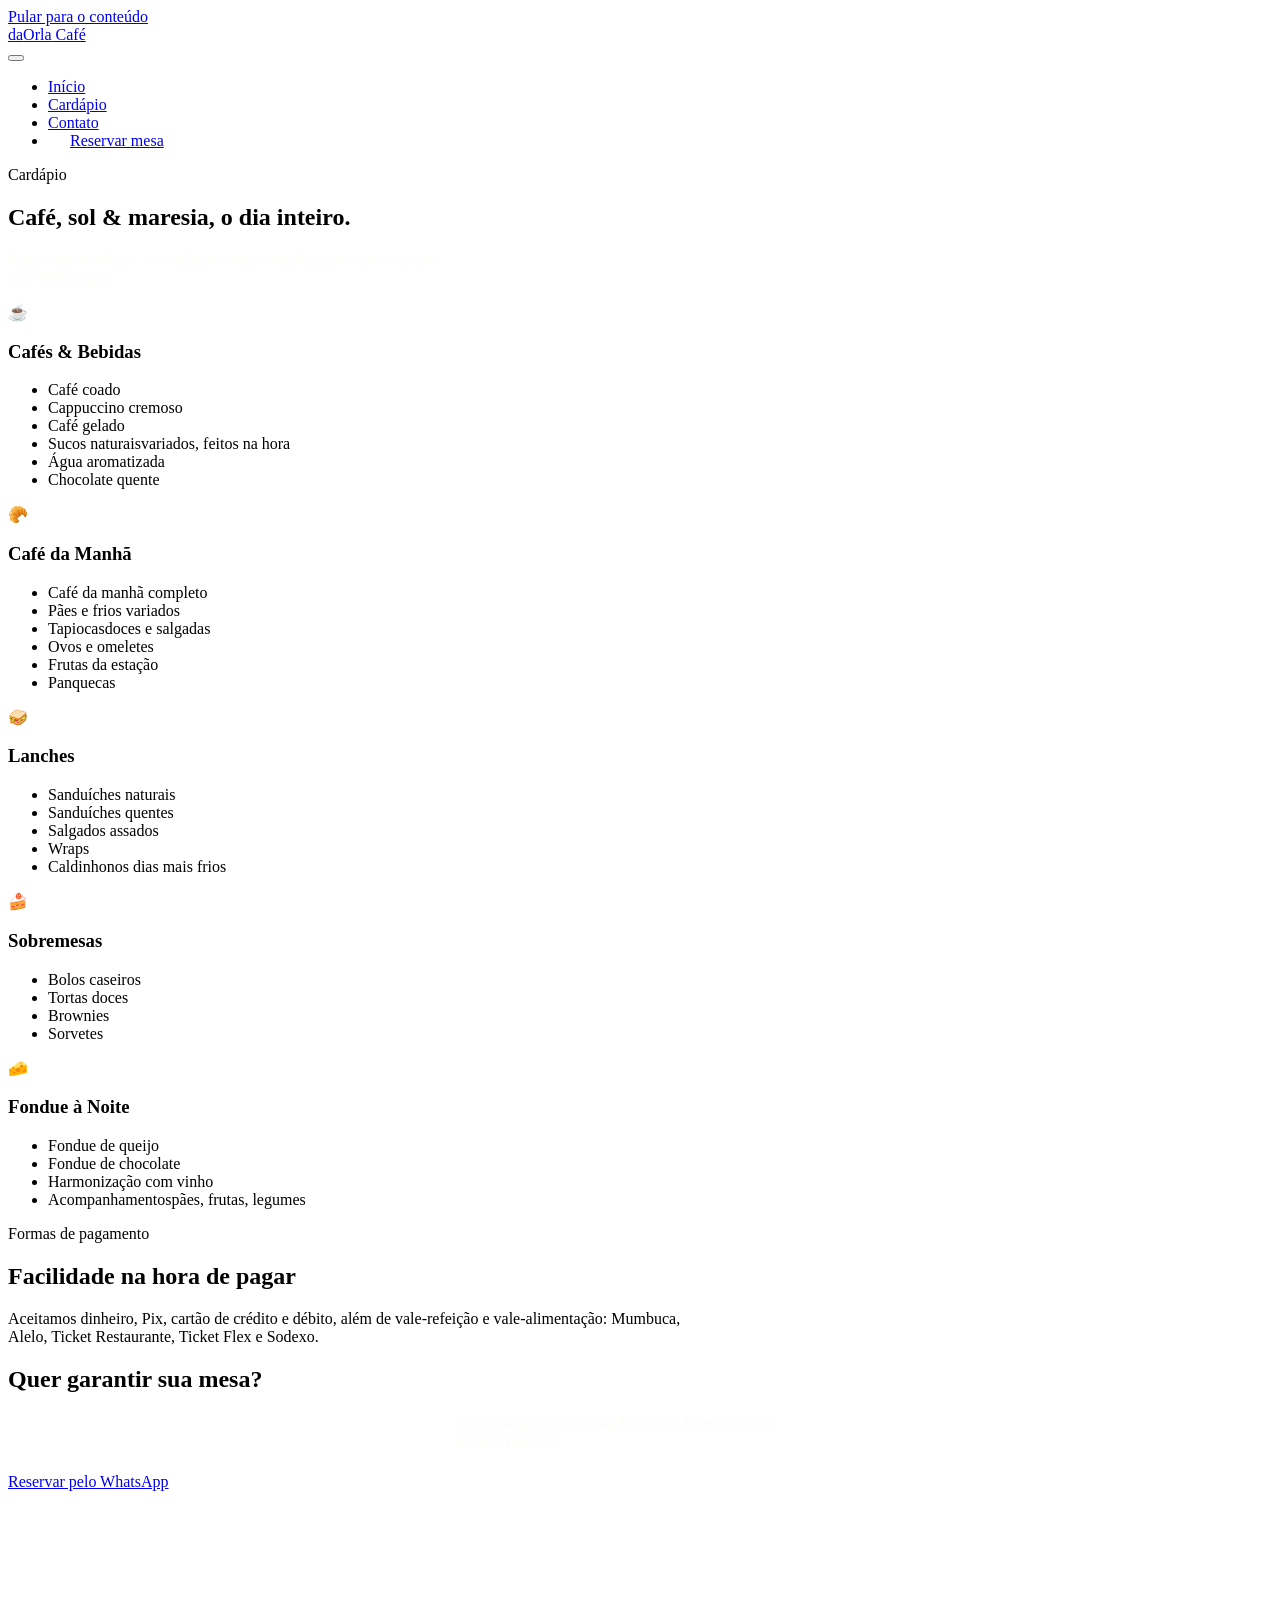
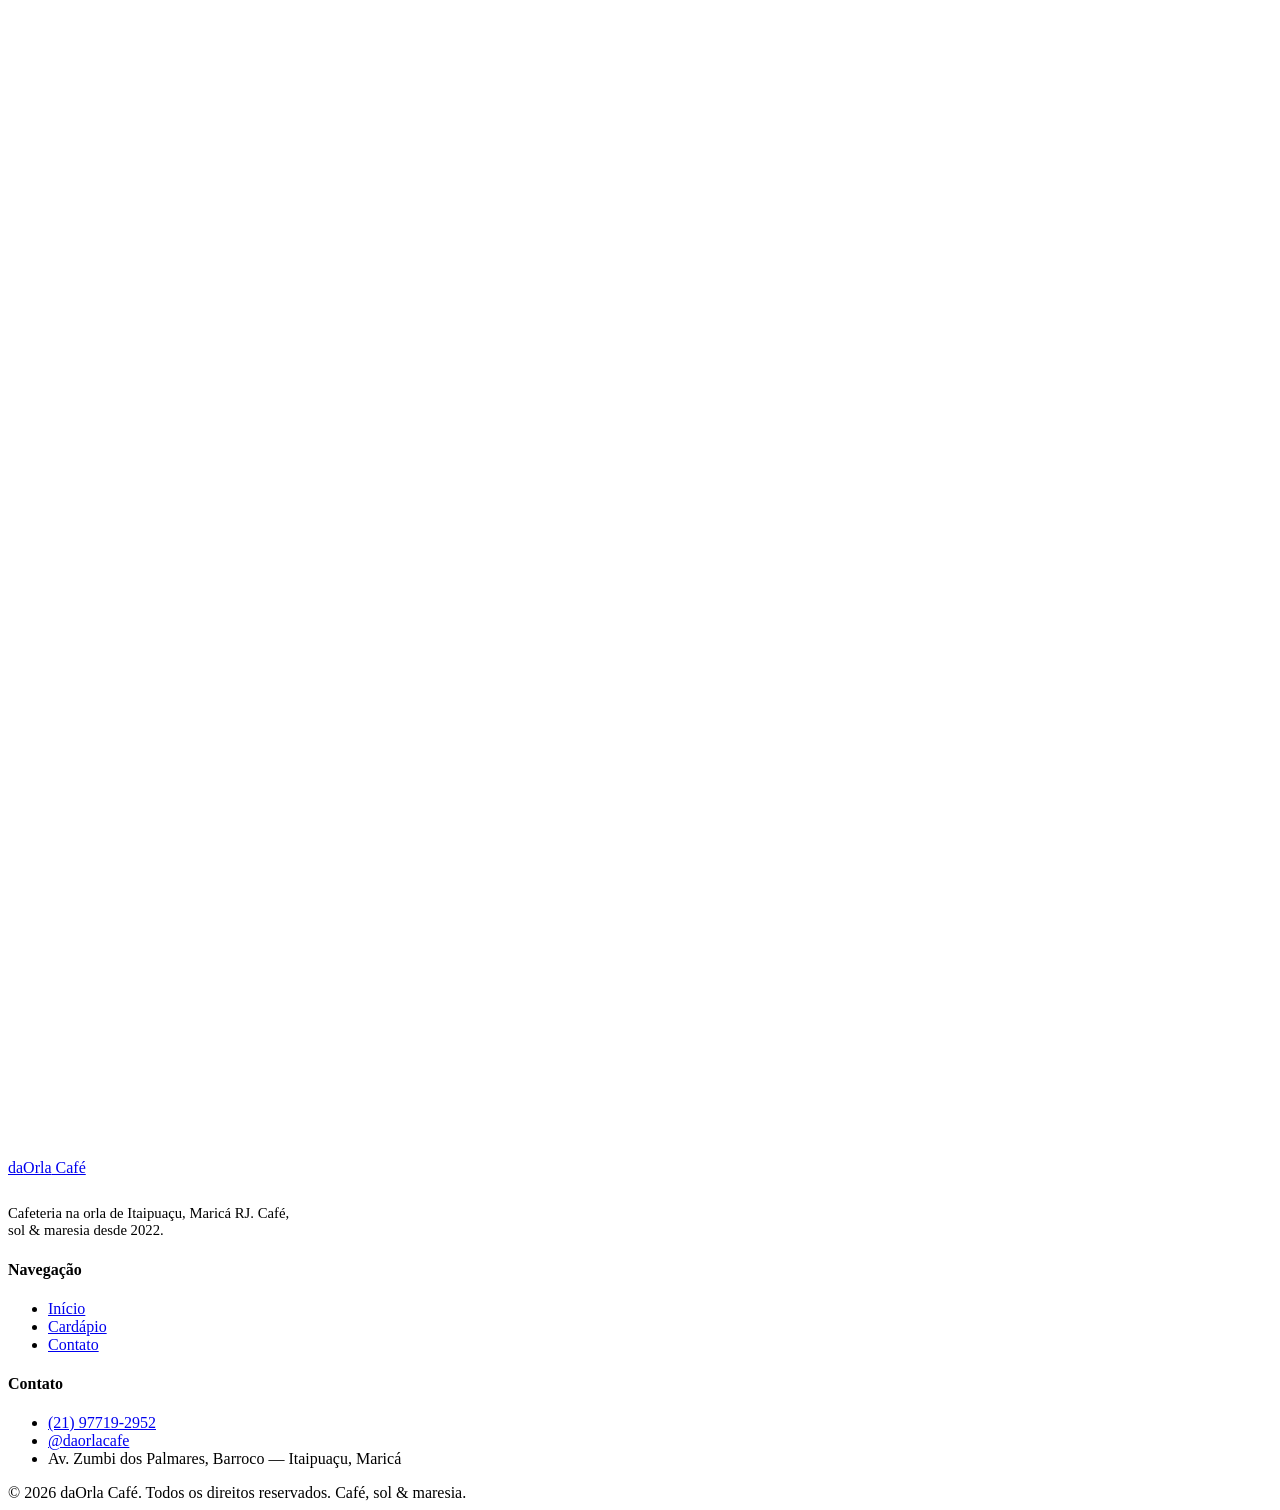
==== cardapio.html @ c70978cb "Add files via upload" ====
<!DOCTYPE html>
<html lang="pt-BR">
<head>
<meta charset="UTF-8">
<meta name="viewport" content="width=device-width, initial-scale=1.0">
<title>Cardápio — daOrla Café</title>
<meta name="description" content="Cardápio do daOrla Café: café da manhã completo, sucos, lanches, sobremesas e fondue à noite. Cafeteria na orla de Itaipuaçu, Maricá RJ.">
<link rel="canonical" href="https://www.daorlacafe.com.br/cardapio.html">
<link rel="preconnect" href="https://fonts.googleapis.com">
<link rel="stylesheet" href="css/style.css">
</head>
<body>
<a class="skip-link" href="#conteudo">Pular para o conteúdo</a>

<header class="site-header">
  <a href="index.html" class="logo">da<span>Orla</span> Café</a>
  <nav aria-label="Navegação principal">
    <button class="nav-toggle" aria-label="Abrir menu" aria-expanded="false">
      <span></span><span></span><span></span>
    </button>
    <ul class="nav-links">
      <li><a href="index.html">Início</a></li>
      <li><a href="cardapio.html">Cardápio</a></li>
      <li><a href="contato.html">Contato</a></li>
      <li><a href="contato.html#form" class="btn btn-primary" style="padding:10px 22px;">Reservar mesa</a></li>
    </ul>
  </nav>
</header>

<main id="conteudo">
  <section class="page-hero">
    <div class="container reveal">
      <span class="eyebrow-label">Cardápio</span>
      <h1>Café, sol & maresia, o dia inteiro.</h1>
      <p style="color: rgba(255,252,247,0.82); max-width: 54ch;">Preços de referência — confirme valores atualizados com a equipe pelo WhatsApp.</p>
    </div>
  </section>

  <section class="section-alt">
    <div class="container">
      <div class="card-grid reveal">

        <div class="menu-card">
          <span class="menu-card-icon">☕</span>
          <h3>Cafés & Bebidas</h3>
          <ul class="menu-item-list">
            <li><span class="item-name">Café coado</span></li>
            <li><span class="item-name">Cappuccino cremoso</span></li>
            <li><span class="item-name">Café gelado</span></li>
            <li><span class="item-name">Sucos naturais<span class="item-desc">variados, feitos na hora</span></span></li>
            <li><span class="item-name">Água aromatizada</span></li>
            <li><span class="item-name">Chocolate quente</span></li>
          </ul>
        </div>

        <div class="menu-card">
          <span class="menu-card-icon">🥐</span>
          <h3>Café da Manhã</h3>
          <ul class="menu-item-list">
            <li><span class="item-name">Café da manhã completo</span></li>
            <li><span class="item-name">Pães e frios variados</span></li>
            <li><span class="item-name">Tapiocas<span class="item-desc">doces e salgadas</span></span></li>
            <li><span class="item-name">Ovos e omeletes</span></li>
            <li><span class="item-name">Frutas da estação</span></li>
            <li><span class="item-name">Panquecas</span></li>
          </ul>
        </div>

        <div class="menu-card">
          <span class="menu-card-icon">🥪</span>
          <h3>Lanches</h3>
          <ul class="menu-item-list">
            <li><span class="item-name">Sanduíches naturais</span></li>
            <li><span class="item-name">Sanduíches quentes</span></li>
            <li><span class="item-name">Salgados assados</span></li>
            <li><span class="item-name">Wraps</span></li>
            <li><span class="item-name">Caldinho<span class="item-desc">nos dias mais frios</span></span></li>
          </ul>
        </div>

        <div class="menu-card">
          <span class="menu-card-icon">🍰</span>
          <h3>Sobremesas</h3>
          <ul class="menu-item-list">
            <li><span class="item-name">Bolos caseiros</span></li>
            <li><span class="item-name">Tortas doces</span></li>
            <li><span class="item-name">Brownies</span></li>
            <li><span class="item-name">Sorvetes</span></li>
          </ul>
        </div>

        <div class="menu-card">
          <span class="menu-card-icon">🧀</span>
          <h3>Fondue à Noite</h3>
          <ul class="menu-item-list">
            <li><span class="item-name">Fondue de queijo</span></li>
            <li><span class="item-name">Fondue de chocolate</span></li>
            <li><span class="item-name">Harmonização com vinho</span></li>
            <li><span class="item-name">Acompanhamentos<span class="item-desc">pães, frutas, legumes</span></span></li>
          </ul>
        </div>

      </div>
    </div>
  </section>

  <section>
    <div class="container">
      <div class="section-head center reveal" style="max-width: 700px;">
        <span class="eyebrow-label">Formas de pagamento</span>
        <h2>Facilidade na hora de pagar</h2>
        <p style="margin: 0 auto;">Aceitamos dinheiro, Pix, cartão de crédito e débito, além de vale-refeição e vale-alimentação: Mumbuca, Alelo, Ticket Restaurante, Ticket Flex e Sodexo.</p>
      </div>
    </div>
  </section>

  <section class="cta-band">
    <div class="container reveal">
      <h2>Quer garantir sua mesa?</h2>
      <p style="margin: 0 auto 24px; max-width: 46ch; color: rgba(255,252,247,0.92);">Chame a gente no WhatsApp e combine o melhor horário pra você.</p>
      <a href="https://wa.me/5521977192952?text=Ol%C3%A1!%20Quero%20reservar%20uma%20mesa%20no%20daOrla%20Caf%C3%A9." target="_blank" rel="noopener" class="btn btn-outline">Reservar pelo WhatsApp</a>
    </div>
  </section>
</main>

<a class="whatsapp-float" href="https://wa.me/5521977192952?text=Ol%C3%A1!%20Quero%20reservar%20uma%20mesa%20no%20daOrla%20Caf%C3%A9." target="_blank" rel="noopener" aria-label="Falar no WhatsApp">
  <svg viewBox="0 0 32 32" fill="white" xmlns="http://www.w3.org/2000/svg"><path d="M16.001 3C9.373 3 4 8.373 4 15c0 2.29.638 4.43 1.744 6.256L4 29l7.94-1.687A11.94 11.94 0 0016 27c6.628 0 12-5.373 12-12S22.629 3 16.001 3zm0 21.6c-1.87 0-3.62-.52-5.113-1.424l-.367-.218-4.71 1.001 1.02-4.594-.24-.377A9.55 9.55 0 016.4 15c0-5.302 4.299-9.6 9.601-9.6 5.301 0 9.6 4.298 9.6 9.6 0 5.301-4.299 9.6-9.6 9.6zm5.273-7.19c-.29-.145-1.71-.844-1.975-.94-.264-.097-.457-.145-.649.145-.192.29-.746.94-.914 1.133-.168.193-.336.217-.626.072-.29-.145-1.224-.451-2.331-1.437-.862-.769-1.444-1.717-1.613-2.007-.168-.29-.018-.446.127-.59.13-.13.29-.338.434-.507.145-.169.193-.29.29-.482.097-.193.048-.362-.024-.507-.072-.145-.649-1.564-.89-2.14-.234-.564-.472-.488-.649-.497l-.553-.01c-.193 0-.507.072-.773.362-.264.29-1.01.987-1.01 2.407s1.034 2.79 1.178 2.983c.145.193 2.035 3.107 4.93 4.357.689.297 1.226.474 1.645.607.691.22 1.32.189 1.818.115.554-.083 1.71-.699 1.951-1.374.24-.676.24-1.254.168-1.374-.072-.121-.264-.193-.554-.338z"/></svg>
</a>

<footer>
  <div class="container">
    <div class="footer-grid">
      <div>
        <a href="index.html" class="logo" style="display:inline-block; margin-bottom:14px;">da<span>Orla</span> Café</a>
        <p style="max-width: 40ch; font-size: 0.92rem;">Cafeteria na orla de Itaipuaçu, Maricá RJ. Café, sol & maresia desde 2022.</p>
      </div>
      <div>
        <h4>Navegação</h4>
        <ul>
          <li><a href="index.html">Início</a></li>
          <li><a href="cardapio.html">Cardápio</a></li>
          <li><a href="contato.html">Contato</a></li>
        </ul>
      </div>
      <div>
        <h4>Contato</h4>
        <ul>
          <li><a href="https://wa.me/5521977192952" target="_blank" rel="noopener">(21) 97719-2952</a></li>
          <li><a href="https://instagram.com/daorlacafe" target="_blank" rel="noopener">@daorlacafe</a></li>
          <li>Av. Zumbi dos Palmares, Barroco — Itaipuaçu, Maricá</li>
        </ul>
      </div>
    </div>
    <div class="footer-bottom">
      <span>© 2026 daOrla Café. Todos os direitos reservados.</span>
      <span>Café, sol & maresia.</span>
    </div>
  </div>
</footer>

<script src="js/script.js"></script>
</body>
</html>
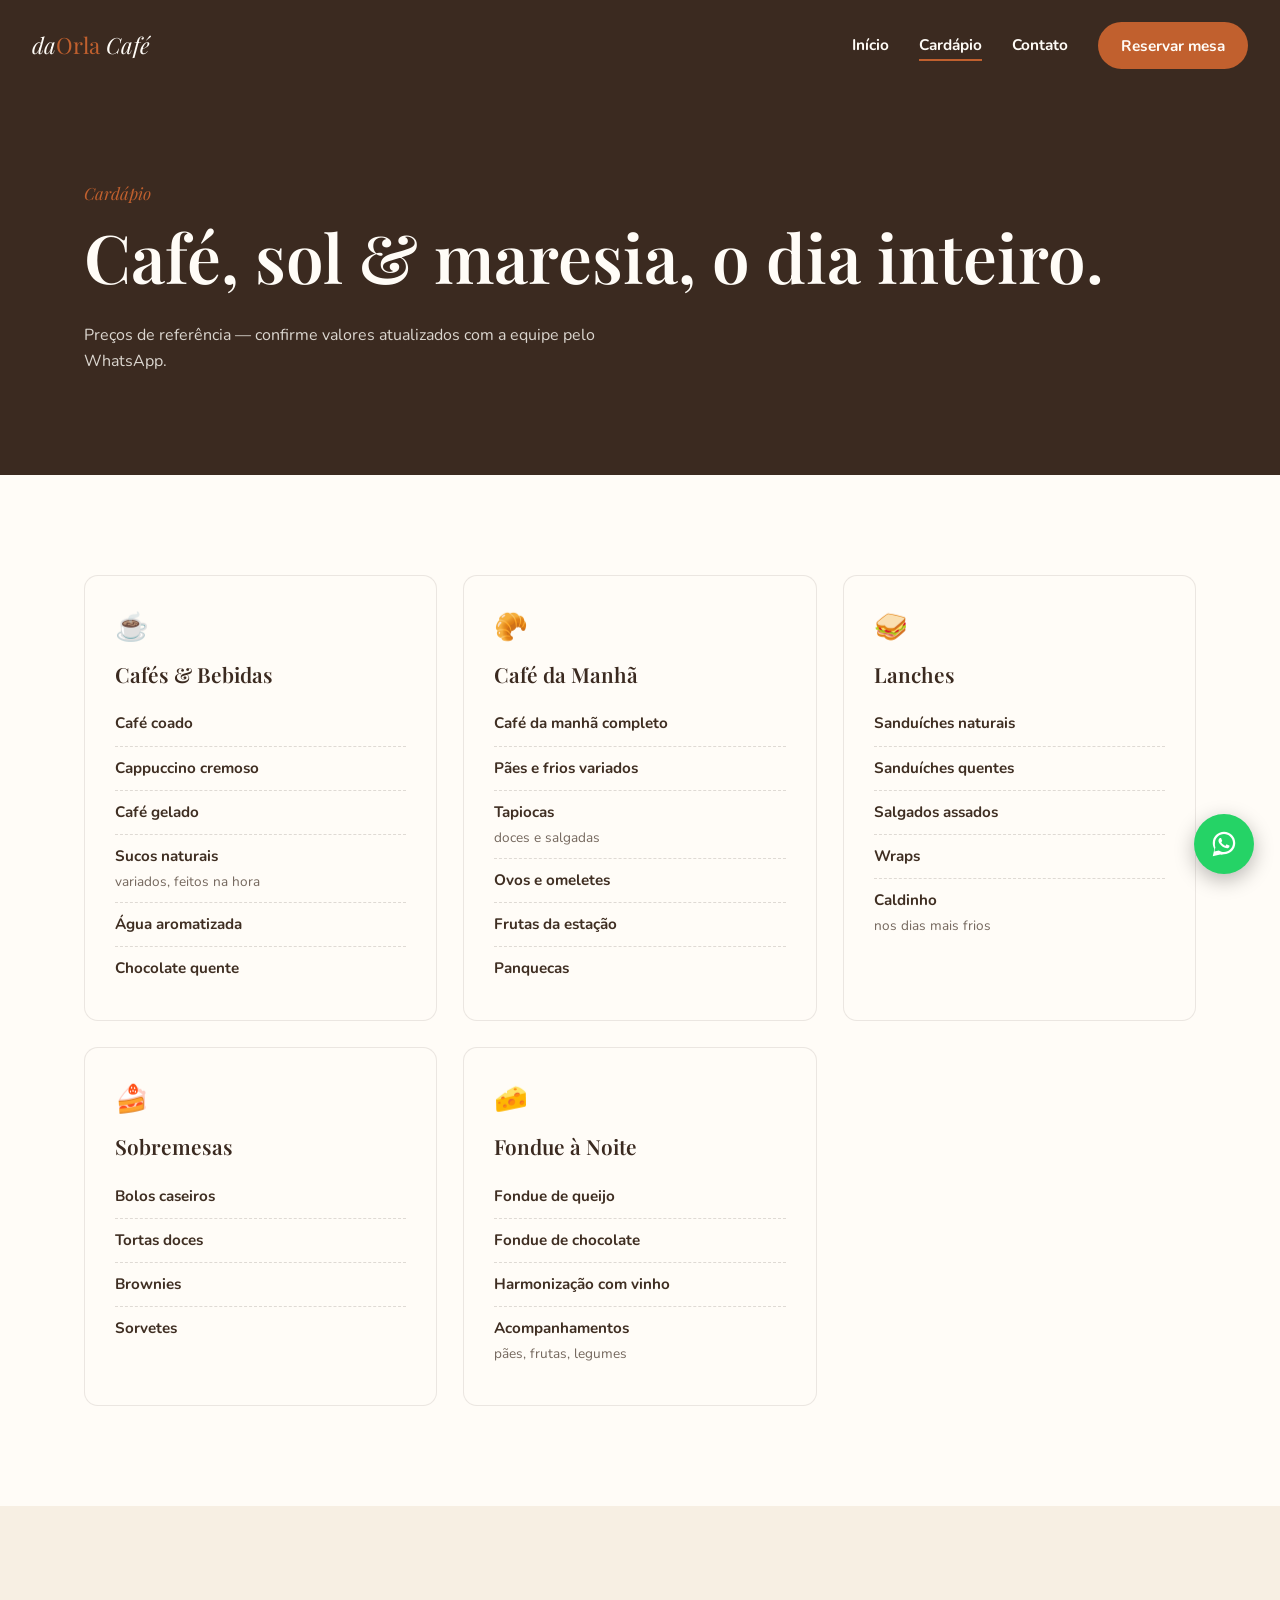
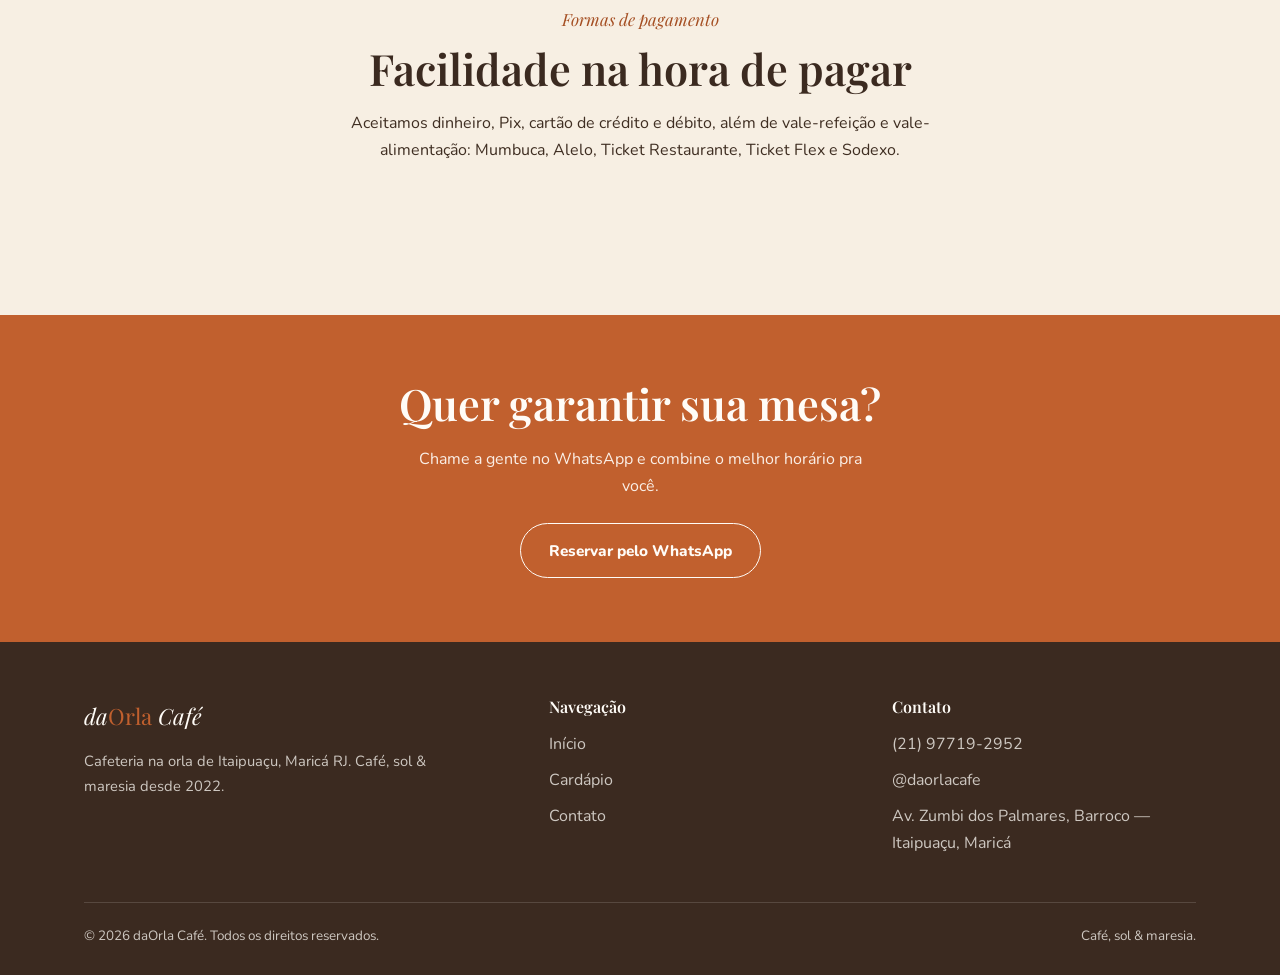
==== commit cd9cad6d: "Rename daorla-cardapio.html to cardapio.html" ====
--- a/cardapio.html
+++ b/cardapio.html
@@ -7,7 +7,291 @@
 <meta name="description" content="Cardápio do daOrla Café: café da manhã completo, sucos, lanches, sobremesas e fondue à noite. Cafeteria na orla de Itaipuaçu, Maricá RJ.">
 <link rel="canonical" href="https://www.daorlacafe.com.br/cardapio.html">
 <link rel="preconnect" href="https://fonts.googleapis.com">
-<link rel="stylesheet" href="css/style.css">
+<style>
+/* ============================================================
+   daOrla Café — design tokens
+   Palette: creme #F7EFE3, espresso #3B2A20, canela #8C5A3B,
+            sunset #C1602E, maresia #2E7080
+   Type: 'Playfair Display' (headlines) + 'Nunito' (body, rounded/warm)
+   ============================================================ */
+
+@import url('https://fonts.googleapis.com/css2?family=Playfair+Display:ital,wght@0,500;0,600;0,700;1,500&family=Nunito:wght@400;600;700;800&display=swap');
+
+:root{
+  --creme: #F7EFE3;
+  --creme-escuro: #EADFC7;
+  --papel: #FFFCF7;
+  --espresso: #3B2A20;
+  --texto: #3F2E22;
+  --canela: #8C5A3B;
+  --sunset: #C1602E;
+  --sunset-escuro: #A54F23;
+  --maresia: #2E7080;
+  --maresia-clara: #6FAFBB;
+
+  --serif: 'Playfair Display', Georgia, serif;
+  --sans: 'Nunito', -apple-system, sans-serif;
+
+  --max-width: 1160px;
+  --radius: 14px;
+  --transition: 0.35s cubic-bezier(0.4, 0, 0.2, 1);
+}
+
+*, *::before, *::after{ box-sizing: border-box; }
+html{ scroll-behavior: smooth; }
+@media (prefers-reduced-motion: reduce){
+  html{ scroll-behavior: auto; }
+  *, *::before, *::after{ animation-duration: 0.01ms !important; animation-iteration-count: 1 !important; transition-duration: 0.01ms !important; }
+}
+
+body{
+  margin: 0;
+  font-family: var(--sans);
+  color: var(--texto);
+  background: var(--creme);
+  line-height: 1.65;
+  -webkit-font-smoothing: antialiased;
+}
+
+h1, h2, h3, h4{
+  font-family: var(--serif);
+  color: var(--espresso);
+  margin: 0 0 0.4em;
+  line-height: 1.15;
+  font-weight: 600;
+}
+
+h1{ font-size: clamp(2.5rem, 6vw, 4.2rem); font-weight: 600; }
+h2{ font-size: clamp(1.8rem, 4vw, 2.7rem); }
+h3{ font-size: 1.3rem; }
+
+p{ margin: 0 0 1em; max-width: 62ch; }
+a{ color: inherit; text-decoration: none; }
+img{ max-width: 100%; display: block; }
+
+.container{ max-width: var(--max-width); margin: 0 auto; padding: 0 24px; }
+
+.btn{
+  display: inline-flex;
+  align-items: center;
+  gap: 10px;
+  font-family: var(--sans);
+  font-weight: 800;
+  font-size: 0.96rem;
+  padding: 14px 28px;
+  border-radius: 100px;
+  border: 1.5px solid transparent;
+  cursor: pointer;
+  transition: transform var(--transition), background var(--transition), border-color var(--transition), color var(--transition);
+}
+.btn:hover{ transform: translateY(-2px); }
+.btn:focus-visible{ outline: 3px solid var(--sunset); outline-offset: 3px; }
+
+.btn-primary{ background: var(--sunset); color: var(--papel); }
+.btn-primary:hover{ background: var(--sunset-escuro); }
+
+.btn-outline{ background: transparent; border-color: var(--papel); color: var(--papel); }
+.btn-outline:hover{ background: rgba(255,252,247,0.14); }
+
+.btn-outline-dark{ background: transparent; border-color: var(--espresso); color: var(--espresso); }
+.btn-outline-dark:hover{ background: var(--espresso); color: var(--papel); }
+
+/* ---------- Header ---------- */
+.site-header{
+  position: fixed;
+  top: 0; left: 0; right: 0;
+  z-index: 100;
+  display: flex;
+  align-items: center;
+  justify-content: space-between;
+  padding: 22px 32px;
+  transition: background var(--transition), padding var(--transition), box-shadow var(--transition);
+}
+.site-header.is-solid{
+  background: rgba(59, 42, 32, 0.95);
+  backdrop-filter: blur(6px);
+  padding: 14px 32px;
+  box-shadow: 0 4px 22px rgba(0,0,0,0.14);
+}
+.logo{
+  font-family: var(--serif);
+  font-style: italic;
+  font-size: 1.4rem;
+  color: var(--papel);
+}
+.logo span{ color: var(--sunset); font-style: normal; }
+
+.nav-links{ display: flex; align-items: center; gap: 30px; list-style: none; margin: 0; padding: 0; }
+.nav-links a{ color: var(--papel); font-size: 0.96rem; font-weight: 700; position: relative; padding: 4px 0; }
+.nav-links a::after{
+  content: ''; position: absolute; left: 0; bottom: -2px; width: 0; height: 2px;
+  background: var(--sunset); transition: width var(--transition);
+}
+.nav-links a:hover::after, .nav-links a.is-active::after{ width: 100%; }
+
+.nav-toggle{ display: none; background: none; border: none; cursor: pointer; padding: 6px; }
+.nav-toggle span{ display: block; width: 26px; height: 2px; background: var(--papel); margin: 6px 0; transition: transform var(--transition); }
+
+@media (max-width: 860px){
+  .nav-toggle{ display: block; }
+  .nav-links{
+    position: fixed; top: 0; right: 0; height: 100vh; width: min(78vw, 340px);
+    background: var(--espresso); flex-direction: column; justify-content: center;
+    align-items: flex-start; padding: 40px; gap: 26px;
+    transform: translateX(100%); transition: transform var(--transition);
+  }
+  .nav-links.is-open{ transform: translateX(0); }
+  .nav-links a{ font-size: 1.2rem; }
+}
+
+/* ---------- Hero ---------- */
+.hero{
+  position: relative;
+  min-height: 92vh;
+  display: flex;
+  align-items: flex-end;
+  background: linear-gradient(160deg, var(--espresso) 0%, var(--canela) 100%);
+  overflow: hidden;
+  padding-bottom: 110px;
+}
+.hero-bg{
+  position: absolute; inset: 0;
+  background-image: url('https://images.unsplash.com/photo-1501339847302-ac426a4a7cbb?q=80&w=1800&auto=format&fit=crop');
+  background-size: cover;
+  background-position: center 60%;
+  opacity: 0.3;
+  mix-blend-mode: luminosity;
+}
+.hero-content{
+  position: relative; z-index: 2; color: var(--papel); max-width: 700px; padding: 0 32px;
+  opacity: 0; animation: rise 1s ease-out 0.2s forwards;
+}
+@keyframes rise{ from{ opacity:0; transform: translateY(28px);} to{ opacity:1; transform: translateY(0);} }
+.hero-eyebrow{ color: var(--sunset); font-family: var(--serif); font-style: italic; font-size: 1.1rem; margin-bottom: 14px; }
+.hero h1{ color: var(--papel); margin-bottom: 20px; }
+.hero p{ color: rgba(255,252,247,0.86); font-size: 1.1rem; max-width: 50ch; }
+.hero-actions{ display: flex; gap: 16px; margin-top: 28px; flex-wrap: wrap; }
+
+.curve-divider{
+  position: absolute; bottom: -1px; left: 0; right: 0; z-index: 3; line-height: 0;
+}
+.curve-divider svg{ width: 100%; height: 70px; display: block; }
+
+/* ---------- Sections ---------- */
+section{ padding: 100px 0; position: relative; }
+.section-alt{ background: var(--papel); }
+.section-dark{ background: var(--espresso); color: var(--papel); }
+.section-dark h2, .section-dark h3{ color: var(--papel); }
+.section-dark p{ color: rgba(255,252,247,0.82); }
+
+.eyebrow-label{ font-family: var(--serif); font-style: italic; color: var(--sunset-escuro); font-size: 1.05rem; margin-bottom: 10px; display: block; }
+.section-dark .eyebrow-label{ color: var(--sunset); }
+
+.section-head{ max-width: 640px; margin-bottom: 52px; }
+.section-head.center{ margin-left: auto; margin-right: auto; text-align: center; }
+
+/* ---------- Sobre grid ---------- */
+.sobre-grid{ display: grid; grid-template-columns: 1.05fr 0.95fr; gap: 60px; align-items: center; }
+.sobre-figure img{ border-radius: var(--radius); width: 100%; aspect-ratio: 4/5; object-fit: cover; }
+.sobre-stats{ display: flex; gap: 36px; margin-top: 32px; padding-top: 26px; border-top: 1px solid rgba(59,42,32,0.14); flex-wrap: wrap; }
+.stat-num{ font-family: var(--serif); font-size: 2rem; color: var(--maresia); display: block; }
+.stat-label{ font-size: 0.88rem; opacity: 0.75; }
+
+@media (max-width: 860px){ .sobre-grid{ grid-template-columns: 1fr; gap: 36px; } }
+
+/* ---------- Cards ---------- */
+.card-grid{ display: grid; grid-template-columns: repeat(auto-fit, minmax(270px, 1fr)); gap: 26px; }
+.menu-card{
+  background: var(--papel); border: 1px solid rgba(59,42,32,0.1); border-radius: var(--radius);
+  padding: 30px; transition: border-color var(--transition), transform var(--transition);
+}
+.menu-card:hover{ border-color: var(--sunset); transform: translateY(-4px); }
+.menu-card-icon{ font-size: 1.7rem; margin-bottom: 12px; display: block; }
+.menu-item-list{ list-style: none; margin: 16px 0 0; padding: 0; }
+.menu-item-list li{ display: flex; justify-content: space-between; gap: 12px; padding: 9px 0; border-bottom: 1px dashed rgba(59,42,32,0.16); font-size: 0.95rem; }
+.menu-item-list li:last-child{ border-bottom: none; }
+.menu-item-list .item-name{ font-weight: 700; }
+.menu-item-list .item-desc{ display: block; font-weight: 400; opacity: 0.72; font-size: 0.85rem; margin-top: 2px; }
+.menu-item-list .item-price{ font-weight: 700; color: var(--sunset-escuro); white-space: nowrap; }
+
+/* ---------- Gallery ---------- */
+.gallery-grid{ display: grid; grid-template-columns: repeat(3, 1fr); gap: 16px; }
+.gallery-grid a{ display: block; overflow: hidden; border-radius: var(--radius); position: relative; aspect-ratio: 4/3; }
+.gallery-grid img{ width: 100%; height: 100%; object-fit: cover; transition: transform 0.6s ease; }
+.gallery-grid a:hover img{ transform: scale(1.08); }
+@media (max-width: 860px){ .gallery-grid{ grid-template-columns: repeat(2, 1fr); gap: 12px; } }
+
+/* ---------- Localização ---------- */
+.local-grid{ display: grid; grid-template-columns: 0.85fr 1.15fr; border-radius: var(--radius); overflow: hidden; border: 1px solid rgba(59,42,32,0.12); }
+.local-info{ background: var(--papel); padding: 44px; }
+.local-info dl{ margin: 0; }
+.local-info dt{ font-family: var(--serif); font-style: italic; color: var(--maresia); margin-top: 24px; font-size: 1rem; }
+.local-info dt:first-child{ margin-top: 0; }
+.local-info dd{ margin: 6px 0 0; font-size: 0.97rem; }
+.local-info .horario-row{ display: flex; justify-content: space-between; max-width: 320px; padding: 6px 0; font-size: 0.93rem; }
+.local-map iframe{ width: 100%; height: 100%; min-height: 400px; border: 0; display: block; }
+@media (max-width: 860px){ .local-grid{ grid-template-columns: 1fr; } .local-map iframe{ min-height: 300px; } }
+
+/* ---------- Social ---------- */
+.social-row{ display: flex; gap: 16px; align-items: center; flex-wrap: wrap; }
+.social-pill{
+  display: inline-flex; align-items: center; gap: 8px; padding: 10px 18px; border-radius: 100px;
+  border: 1px solid rgba(59,42,32,0.25); font-size: 0.9rem; transition: border-color var(--transition), background var(--transition);
+}
+.social-pill:hover{ border-color: var(--sunset); background: rgba(193,96,46,0.08); }
+
+/* ---------- Form ---------- */
+.form-grid{ display: grid; grid-template-columns: 1fr 1fr; gap: 18px; }
+.form-grid .full{ grid-column: 1 / -1; }
+.field label{ display: block; font-size: 0.85rem; font-weight: 700; margin-bottom: 8px; }
+.field input, .field select, .field textarea{
+  width: 100%; padding: 13px 16px; border-radius: 10px; border: 1.5px solid rgba(59,42,32,0.2);
+  background: var(--papel); font-family: var(--sans); font-size: 0.96rem; color: var(--texto); transition: border-color var(--transition);
+}
+.field input:focus, .field select:focus, .field textarea:focus{ outline: none; border-color: var(--maresia); }
+.field textarea{ resize: vertical; min-height: 110px; }
+.form-note{ font-size: 0.84rem; opacity: 0.7; margin-top: 6px; }
+.form-status{ margin-top: 16px; font-weight: 700; display: none; }
+.form-status.is-visible{ display: block; }
+@media (max-width: 640px){ .form-grid{ grid-template-columns: 1fr; } }
+
+/* ---------- CTA band ---------- */
+.cta-band{ background: var(--sunset); color: var(--papel); padding: 64px 0; text-align: center; }
+.cta-band h2{ color: var(--papel); }
+
+/* ---------- Footer ---------- */
+footer{ background: var(--espresso); color: rgba(255,252,247,0.75); padding: 56px 0 28px; }
+.footer-grid{ display: grid; grid-template-columns: 1.4fr 1fr 1fr; gap: 40px; padding-bottom: 36px; border-bottom: 1px solid rgba(255,252,247,0.14); }
+.footer-grid h4{ color: var(--papel); font-size: 1rem; margin-bottom: 14px; }
+.footer-grid ul{ list-style: none; margin: 0; padding: 0; }
+.footer-grid li{ margin-bottom: 10px; }
+.footer-grid a:hover{ color: var(--sunset); }
+.footer-bottom{ display: flex; justify-content: space-between; flex-wrap: wrap; gap: 12px; padding-top: 22px; font-size: 0.84rem; }
+@media (max-width: 700px){ .footer-grid{ grid-template-columns: 1fr; } }
+
+/* ---------- WhatsApp float ---------- */
+.whatsapp-float{
+  position: fixed; bottom: 26px; right: 26px; z-index: 200; width: 60px; height: 60px; border-radius: 50%;
+  background: #25D366; display: flex; align-items: center; justify-content: center;
+  box-shadow: 0 6px 20px rgba(0,0,0,0.28); transition: transform var(--transition);
+}
+.whatsapp-float:hover{ transform: scale(1.08); }
+.whatsapp-float svg{ width: 30px; height: 30px; }
+
+/* ---------- Page hero ---------- */
+.page-hero{ background: var(--espresso); color: var(--papel); padding: 180px 0 84px; text-align: left; }
+.page-hero h1{ color: var(--papel); }
+.page-hero .eyebrow-label{ color: var(--sunset); }
+
+/* ---------- Reveal ---------- */
+.reveal{ opacity: 0; transform: translateY(22px); transition: opacity 0.7s ease, transform 0.7s ease; }
+.reveal.is-visible{ opacity: 1; transform: translateY(0); }
+
+/* ---------- Skip link ---------- */
+.skip-link{ position: absolute; left: -9999px; top: 0; background: var(--sunset); color: var(--papel); padding: 12px 20px; z-index: 999; font-weight: 800; }
+.skip-link:focus{ left: 16px; top: 16px; }
+
+</style>
 </head>
 <body>
 <a class="skip-link" href="#conteudo">Pular para o conteúdo</a>
@@ -158,6 +442,97 @@
   </div>
 </footer>
 
-<script src="js/script.js"></script>
+<script>
+// Espaço Casa da Praia — comportamento do site
+(function () {
+  'use strict';
+
+  // Header sólido ao rolar
+  var header = document.querySelector('.site-header');
+  function onScroll() {
+    if (!header) return;
+    if (window.scrollY > 40) {
+      header.classList.add('is-solid');
+    } else {
+      header.classList.remove('is-solid');
+    }
+  }
+  window.addEventListener('scroll', onScroll, { passive: true });
+  onScroll();
+
+  // Menu mobile
+  var toggle = document.querySelector('.nav-toggle');
+  var links = document.querySelector('.nav-links');
+  if (toggle && links) {
+    toggle.addEventListener('click', function () {
+      var isOpen = links.classList.toggle('is-open');
+      toggle.setAttribute('aria-expanded', isOpen ? 'true' : 'false');
+    });
+    links.querySelectorAll('a').forEach(function (a) {
+      a.addEventListener('click', function () {
+        links.classList.remove('is-open');
+        toggle.setAttribute('aria-expanded', 'false');
+      });
+    });
+  }
+
+  // Revelação suave ao rolar (uma única categoria de efeito, sem exagero)
+  var revealEls = document.querySelectorAll('.reveal');
+  if ('IntersectionObserver' in window && revealEls.length) {
+    var io = new IntersectionObserver(
+      function (entries) {
+        entries.forEach(function (entry) {
+          if (entry.isIntersecting) {
+            entry.target.classList.add('is-visible');
+            io.unobserve(entry.target);
+          }
+        });
+      },
+      { threshold: 0.15 }
+    );
+    revealEls.forEach(function (el) { io.observe(el); });
+  } else {
+    revealEls.forEach(function (el) { el.classList.add('is-visible'); });
+  }
+
+  // Formulário de contato -> monta mensagem e abre WhatsApp
+  var form = document.getElementById('contact-form');
+  if (form) {
+    form.addEventListener('submit', function (e) {
+      e.preventDefault();
+      var nome = form.nome.value.trim();
+      var telefone = form.telefone.value.trim();
+      var assunto = form.assunto.value;
+      var mensagem = form.mensagem.value.trim();
+
+      var texto = 'Olá! Meu nome é ' + nome + '.' +
+        (assunto ? ' Assunto: ' + assunto + '.' : '') +
+        (mensagem ? ' Mensagem: ' + mensagem : '') +
+        ' Meu telefone: ' + telefone;
+
+      var numeroWhatsApp = '5521977192952';
+      var url = 'https://wa.me/' + numeroWhatsApp + '?text=' + encodeURIComponent(texto);
+
+      var status = document.getElementById('form-status');
+      if (status) {
+        status.textContent = 'Abrindo o WhatsApp para você enviar sua mensagem…';
+        status.classList.add('is-visible');
+      }
+      window.open(url, '_blank');
+      form.reset();
+    });
+  }
+
+  // Marca o link ativo no menu
+  var current = window.location.pathname.split('/').pop() || 'index.html';
+  document.querySelectorAll('.nav-links a').forEach(function (a) {
+    var href = a.getAttribute('href');
+    if (href === current || (current === '' && href === 'index.html')) {
+      a.classList.add('is-active');
+    }
+  });
+})();
+
+</script>
 </body>
 </html>
